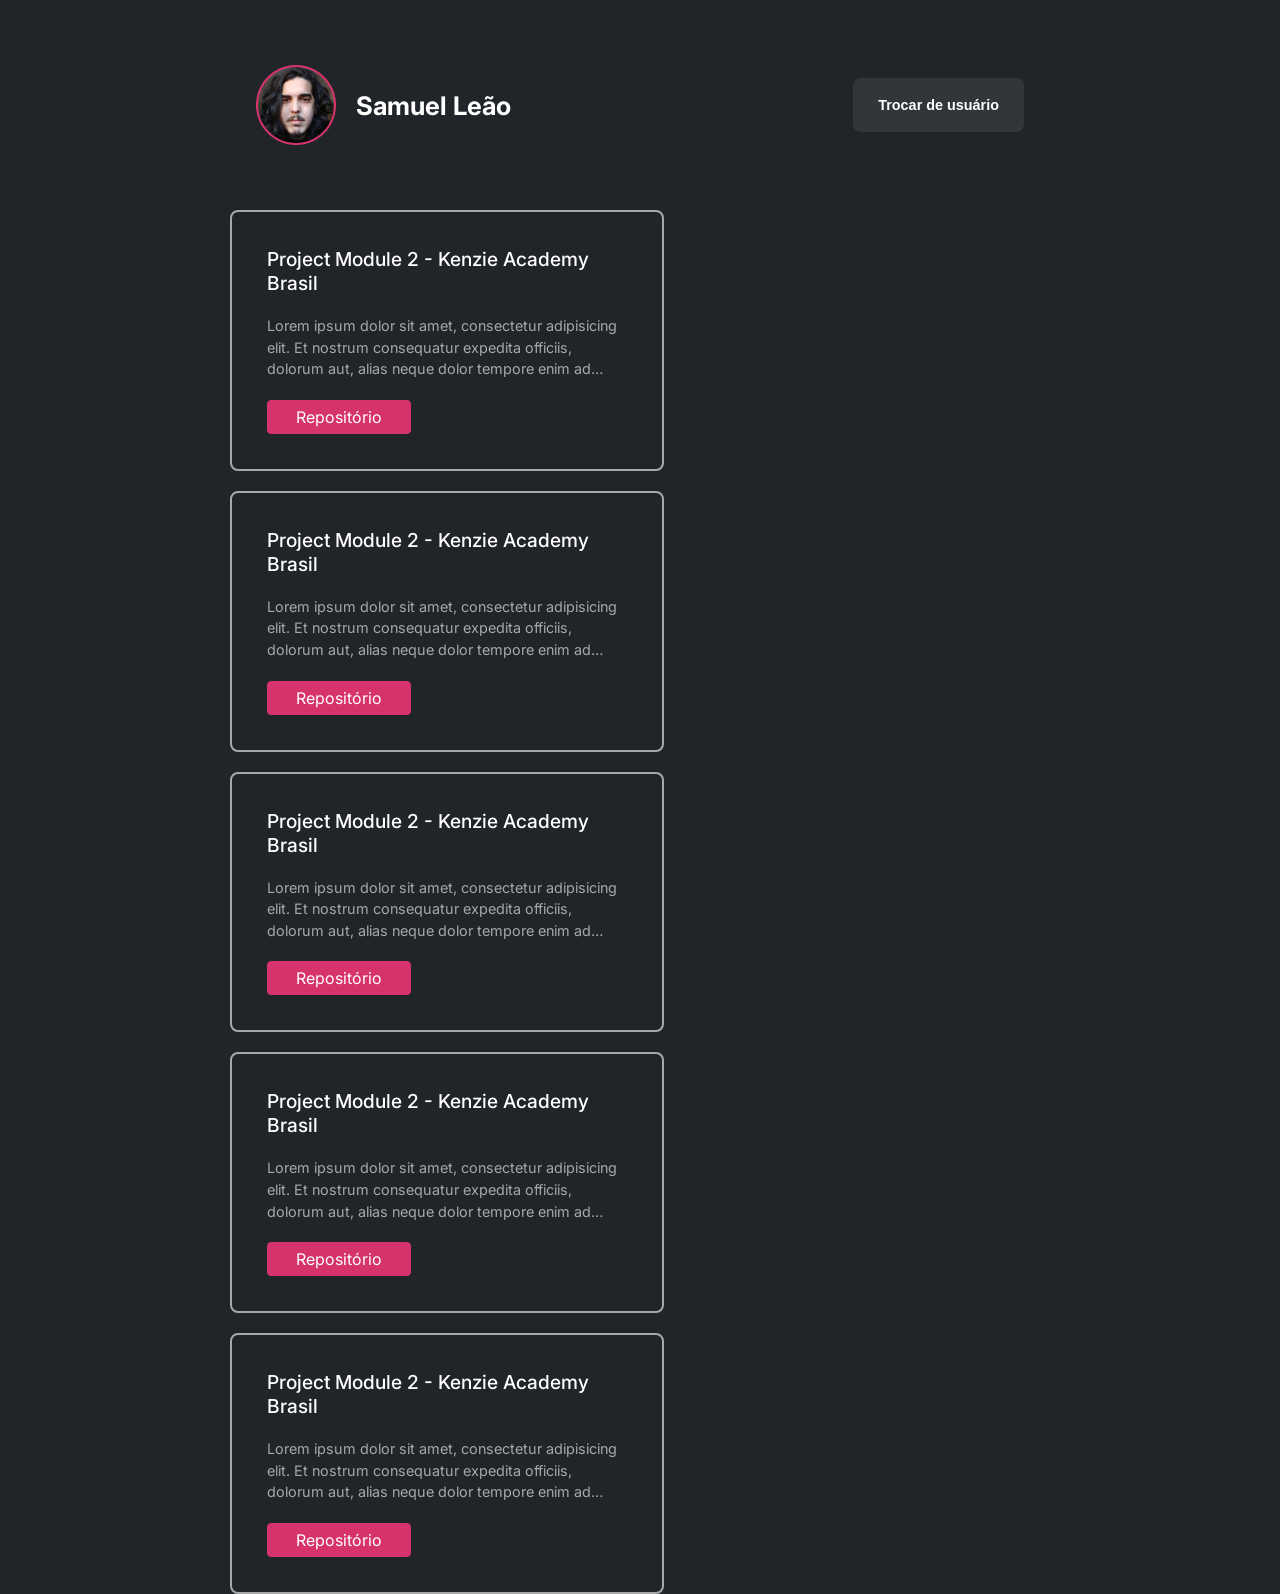
==== src/pages/profile.html @ 83e63194 "Initial commit" ====
<!DOCTYPE html>
<html lang="en">
  <head>
    <meta charset="UTF-8" />
    <meta http-equiv="X-UA-Compatible" content="IE=edge" />
    <meta name="viewport" content="width=device-width, initial-scale=1.0" />

    <!-- FONTES -->
    <link rel="preconnect" href="https://fonts.googleapis.com" />
    <link rel="preconnect" href="https://fonts.gstatic.com" crossorigin />
    <link
      href="https://fonts.googleapis.com/css2?family=Inter:wght@100;200;300;400;500;600;700;800;900&display=swap"
      rel="stylesheet" />

    <!-- CSS -->
    <link rel="stylesheet" href="../styles/reset.css" />
    <link rel="stylesheet" href="../styles/globalStyles.css" />
    <link rel="stylesheet" href="../styles/header.css" />
    <link rel="stylesheet" href="../styles/main.css" />
    <link rel="stylesheet" href="../styles/section.css" />
    <link rel="stylesheet" href="../styles/button.css" />
    <link rel="stylesheet" href="../styles/ul.css" />
    <link rel="stylesheet" href="../styles/a.css" />

    <title>Git Search - User Profile</title>
  </head>
  <body class="profile__body">
    <header class="profile__header">
      <div class="profile_div">
        <img src="../assets/userImage.png" alt="user" />
        <p>Samuel Leão</p>
      </div>
      <button>Trocar de usuário</button>
    </header>
    <main class="profile__main">
      <ul class="profile__ul">
        <li>
          <h4>Project Module 2 - Kenzie Academy Brasil</h4>
          <p>
            Lorem ipsum dolor sit amet, consectetur adipisicing elit. Et nostrum
            consequatur expedita officiis, dolorum aut, alias neque dolor
            tempore enim ad inventore rerum, nam architecto a nihil perspiciatis
            deleniti reiciendis?
          </p>
          <a href="#" target="_blank">Repositório</a>
        </li>
        <li>
          <h4>Project Module 2 - Kenzie Academy Brasil</h4>
          <p>
            Lorem ipsum dolor sit amet, consectetur adipisicing elit. Et nostrum
            consequatur expedita officiis, dolorum aut, alias neque dolor
            tempore enim ad inventore rerum, nam architecto a nihil perspiciatis
            deleniti reiciendis?
          </p>
          <a href="#" target="_blank">Repositório</a>
        </li>
        <li>
          <h4>Project Module 2 - Kenzie Academy Brasil</h4>
          <p>
            Lorem ipsum dolor sit amet, consectetur adipisicing elit. Et nostrum
            consequatur expedita officiis, dolorum aut, alias neque dolor
            tempore enim ad inventore rerum, nam architecto a nihil perspiciatis
            deleniti reiciendis?
          </p>
          <a href="#" target="_blank">Repositório</a>
        </li>
        <li>
          <h4>Project Module 2 - Kenzie Academy Brasil</h4>
          <p>
            Lorem ipsum dolor sit amet, consectetur adipisicing elit. Et nostrum
            consequatur expedita officiis, dolorum aut, alias neque dolor
            tempore enim ad inventore rerum, nam architecto a nihil perspiciatis
            deleniti reiciendis?
          </p>
          <a href="#" target="_blank">Repositório</a>
        </li>
        <li>
          <h4>Project Module 2 - Kenzie Academy Brasil</h4>
          <p>
            Lorem ipsum dolor sit amet, consectetur adipisicing elit. Et nostrum
            consequatur expedita officiis, dolorum aut, alias neque dolor
            tempore enim ad inventore rerum, nam architecto a nihil perspiciatis
            deleniti reiciendis?
          </p>
          <a href="#" target="_blank">Repositório</a>
        </li>
      </ul>
    </main>
  </body>
  <script type="module" src="../scripts/profile.js"></script>
</html>
---- src/styles/globalStyles.css ----
:root {
  --color-brand-1: #c2255c;
  --color-brand-2: #d6336c;
  --color-grey-1: #191c1f;
  --color-grey-2: #212529;
  --color-grey-3: #33363a;
  --color-grey-4: #373b3e;
  --color-grey-6: #a6a8a9;
  --color-grey-7: #ffffff;
  --color-alert: #c22554;
  --font-primary: "Inter", sans-serif;
  font-family: var(--font-primary);
  line-height: 150%;
}

body {
  min-width: 100dvw;
  min-height: 100dvh;
}

.profile__body {
  display: flex;
  flex-direction: column;
  align-items: center;
  background-color: var(--color-grey-2);
}
---- src/styles/header.css ----
.profile__header {
  display: flex;
  flex-direction: column;
  width: 60%;
  height: 210px;
  gap: 20px;
  margin: 0 auto;
  align-items: center;
  justify-content: center;
}

.profile_div {
  display: flex;
  align-items: center;
  justify-content: center;
  gap: 20px;
}

.profile_div p {
  font-size: 1.6rem;
  font-weight: 700;
  line-height: 29px;
  color: var(--color-grey-7);
}

@media (min-width: 768px) {
  .profile__header {
    flex-direction: row;
    justify-content: space-between;
  }
}
---- src/styles/main.css ----
.index,
.error {
  display: flex;
  flex-direction: column;
  min-width: 100dvw;
  min-height: 100dvh;
}

.error {
  background-color: var(--color-grey-2);
}

.profile__main {
  width: 80%;
}

@media (min-width: 768px) {
  .index,
  .error {
    flex-direction: row;
  }
}
---- src/styles/section.css ----
.index__section-first,
.index__section-second,
.error__section-first,
.error__section-second {
  display: flex;
  justify-content: center;
  padding: 0 2rem;
  height: 50dvh;
}

.index__section-first {
  background-color: var(--color-brand-1);
}

.index__div,
.error__div-first {
  display: flex;
  flex-direction: column;
  justify-content: center;
  gap: 35px;
  max-width: 500px;
  width: 100%;
}

.index__section-first h3 {
  font-size: 2rem;
  font-weight: 600;
  color: var(--color-grey-7);
}

.index__section-first p,
.error__section-first p {
  font-size: 1.3rem;
  font-weight: 400;
  color: var(--color-grey-7);
}

.index__section-second {
  background-color: var(--color-grey-2);
}

.index__section-second form {
  display: flex;
  flex-direction: column;
  justify-content: center;
  max-width: 300px;
  width: 100%;
  gap: 10px;
}

.index__section-second form h4 {
  font-size: 1.3rem;
  font-weight: 500;
  color: var(--color-grey-7);
  margin-bottom: 20px;
}

.index__section-second form p {
  font-size: 0.9rem;
  font-family: 500;
  color: var(--color-grey-7);
}

.index__section-second form input {
  background-color: var(--color-grey-1);
  border: 1px solid rgba(255, 255, 255, 0.12);
  border-radius: 4px;
  padding: 8px;
}

.error__section-first h3 {
  font-size: 2.4rem;
  font-weight: 700;
  line-height: 50px;
  color: var(--color-grey-7);
}

@media (min-width: 768px) {
  .index__section-first,
  .index__section-second,
  .error__section-first,
  .error__section-second {
    height: 100svh;
    width: 100svw;
  }
}
---- src/styles/button.css ----
.index__section-second form button,
.error__section-first button {
  background-color: var(--color-brand-2);
  font-size: 0.9rem;
  border-radius: 4px;
  padding: 10px;
  border: none;
  color: var(--color-grey-7);
  cursor: pointer;
}

.error__section-first button {
  padding: 20px;
  font-size: 1.1rem;
}

.index__section-second form button:hover,
.error__section-first button:hover {
  background-color: var(--color-brand-1);
}

.profile__header button {
  font-size: 0.9rem;
  font-weight: 600;
  padding: 19px 25px;
  border-radius: 8px;
  width: 100%;
  max-width: 300px;
  border: none;
  background: rgba(255, 255, 255, 0.08);
  color: var(--color-grey-7);
  cursor: pointer;
}

.profile__header button:hover {
  background: var(--color-grey-1);
}

@media (min-width: 768px) {
  .profile__header button {
    width: auto;
  }
}
---- src/styles/ul.css ----
.profile__ul {
  display: flex;
  justify-content: center;
  gap: 20px;
  width: 80%;
  margin: 0 auto;
  flex-wrap: wrap;
}

.profile__ul li {
  display: flex;
  flex-direction: column;
  gap: 20px;
  padding: 35px;
  border: 2px solid rgba(255, 255, 255, 0.6);
  border-radius: 8px;
  max-width: 360px;
}
.profile__ul li h4 {
  font-size: 1.2rem;
  font-weight: 500;
  line-height: 24px;
  color: var(--color-grey-7);
}

.profile__ul li p {
  font-size: 0.9rem;
  font-weight: 400;
  line-height: 150%;
  color: rgba(255, 255, 255, 0.6);
  overflow: hidden;
  text-overflow: ellipsis;
  display: -webkit-box;
  -webkit-line-clamp: 3;
  -webkit-box-orient: vertical;
}

@media (min-width: 768px) {
  .profile__ul {
    align-items: flex-start;
    justify-content: space-between;
  }
}
---- src/styles/a.css ----
.profile__ul li a {
  width: 35%;
  min-width: 100px;
  border-radius: 4px;
  border: 1px solid var(--color-brand-2);
  background-color: var(--color-brand-2);
  color: var(--color-grey-7);
  padding: 8px;
  cursor: pointer;
  text-align: center;
  text-decoration: none;
}

.profile__ul li a:hover {
  background-color: var(--color-brand-1);
}
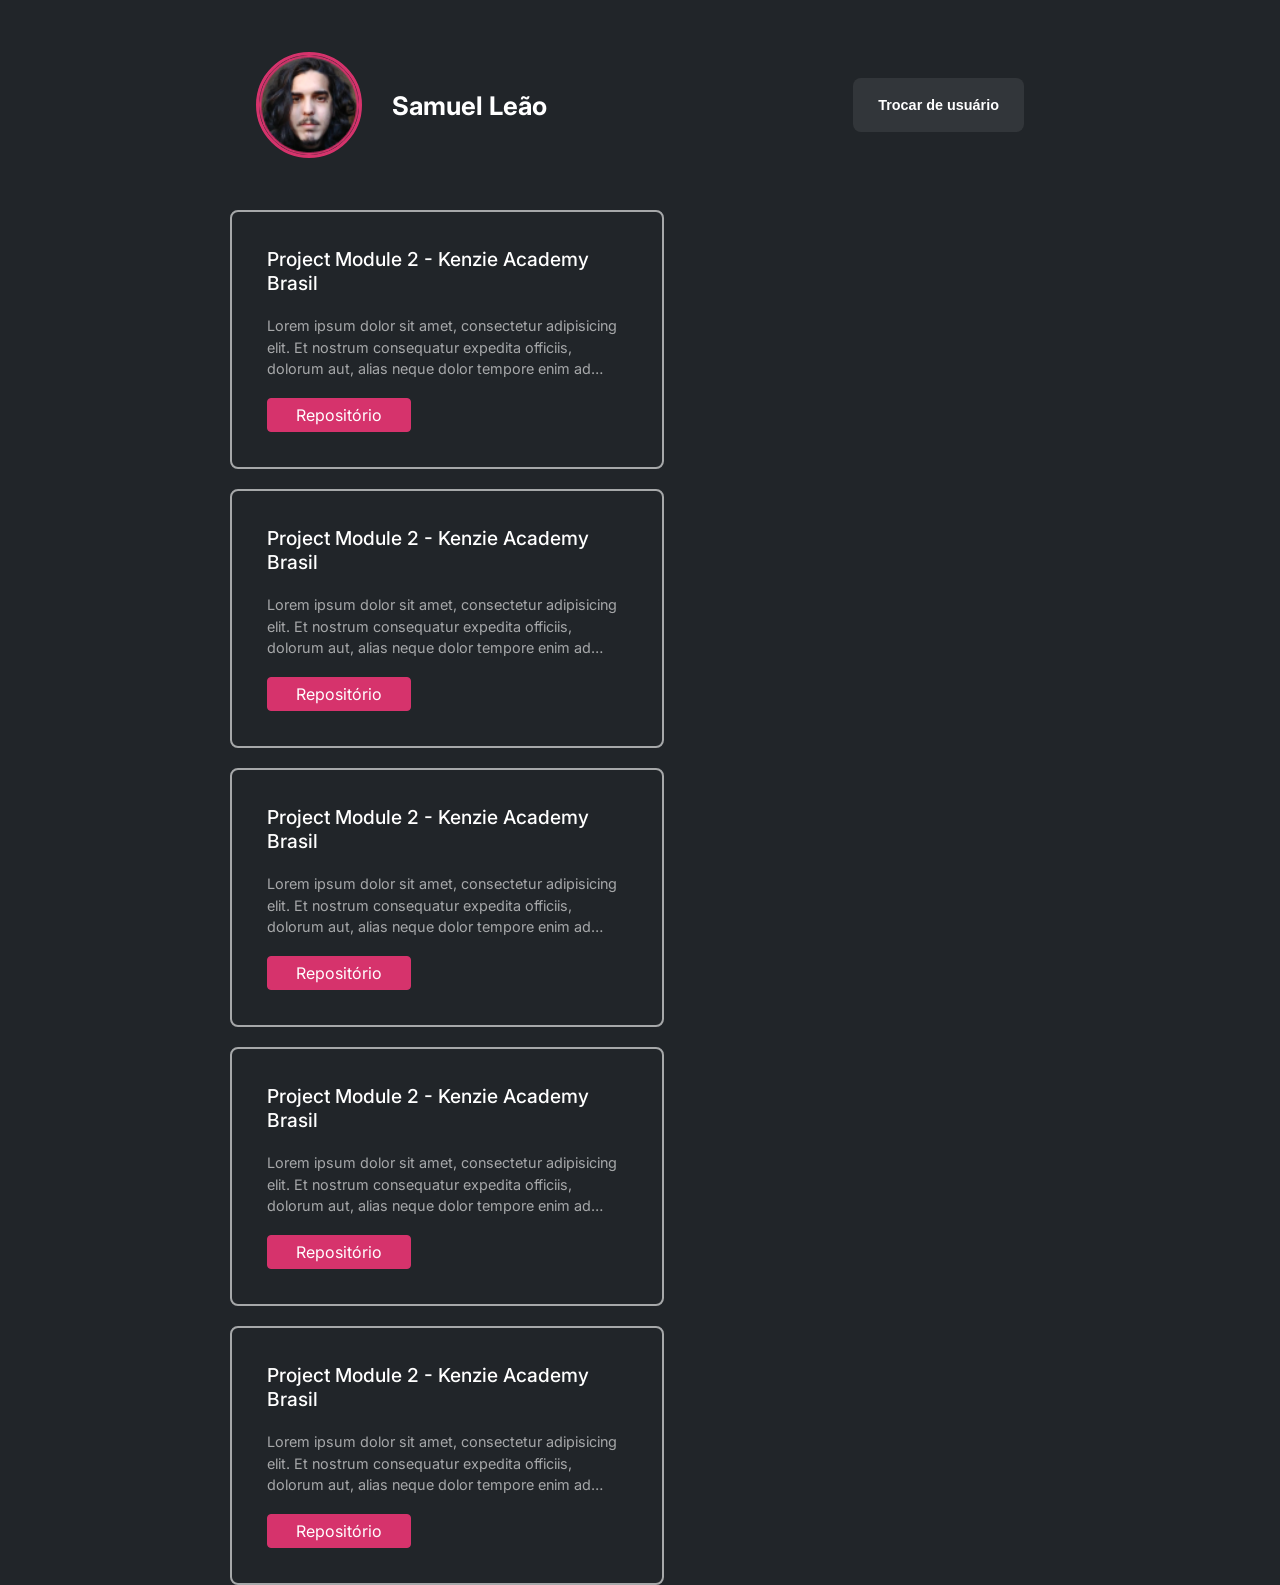
==== commit 9424aa9c: "entrega" ====
--- a/src/pages/profile.html
+++ b/src/pages/profile.html
@@ -30,7 +30,7 @@
         <img src="../assets/userImage.png" alt="user" />
         <p>Samuel Leão</p>
       </div>
-      <button>Trocar de usuário</button>
+      <button id="btnSwitch">Trocar de usuário</button>
     </header>
     <main class="profile__main">
       <ul class="profile__ul">
--- a/src/styles/header.css
+++ b/src/styles/header.css
@@ -9,13 +9,17 @@
   justify-content: center;
 }
 
-.profile_div {
+.profile_div{
   display: flex;
   align-items: center;
   justify-content: center;
-  gap: 20px;
+  gap: 30px;
 }
-
+.profile_div img{
+  border-radius: 50%;
+  width: 100px;
+  border: 3px solid var(--color-brand-2);
+}
 .profile_div p {
   font-size: 1.6rem;
   font-weight: 700;
--- a/src/styles/ul.css
+++ b/src/styles/ul.css
@@ -14,7 +14,8 @@
   padding: 35px;
   border: 2px solid rgba(255, 255, 255, 0.6);
   border-radius: 8px;
-  max-width: 360px;
+  width: 360px;
+  height: 185px;
 }
 .profile__ul li h4 {
   font-size: 1.2rem;
